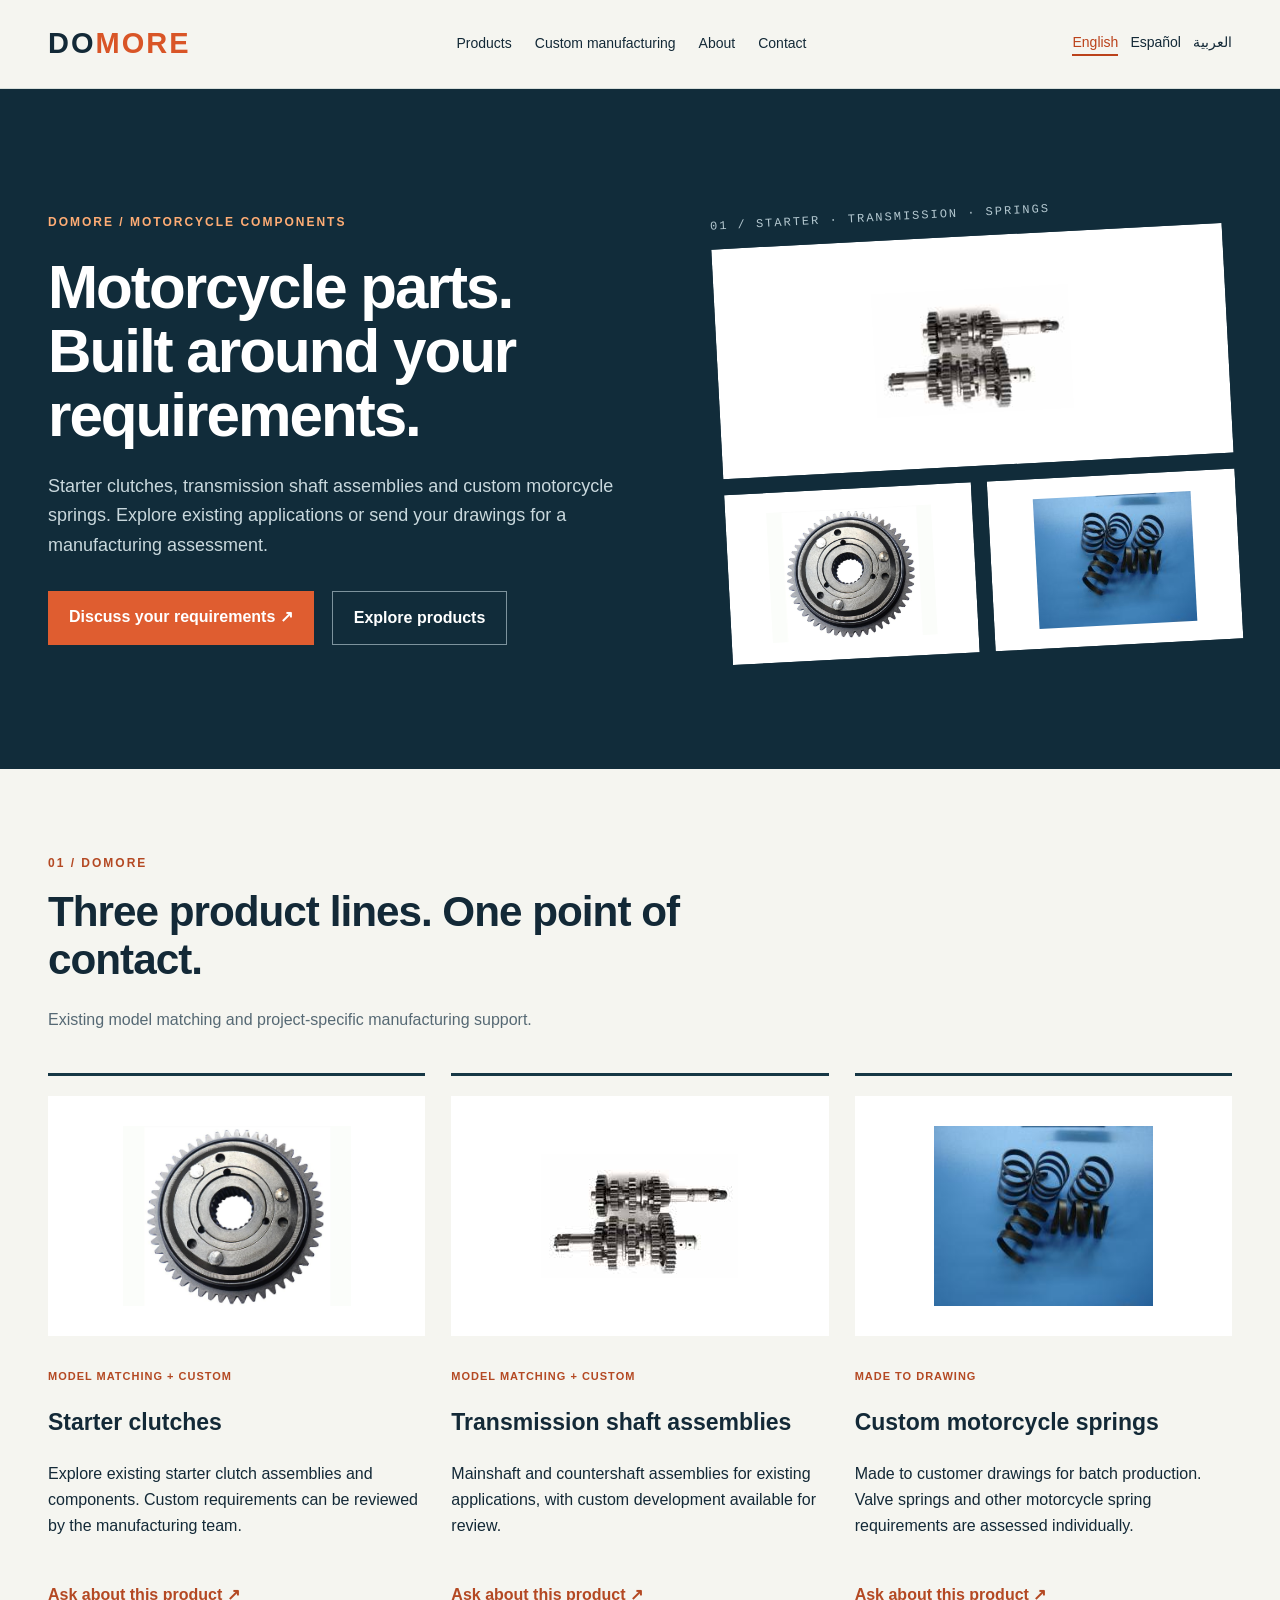
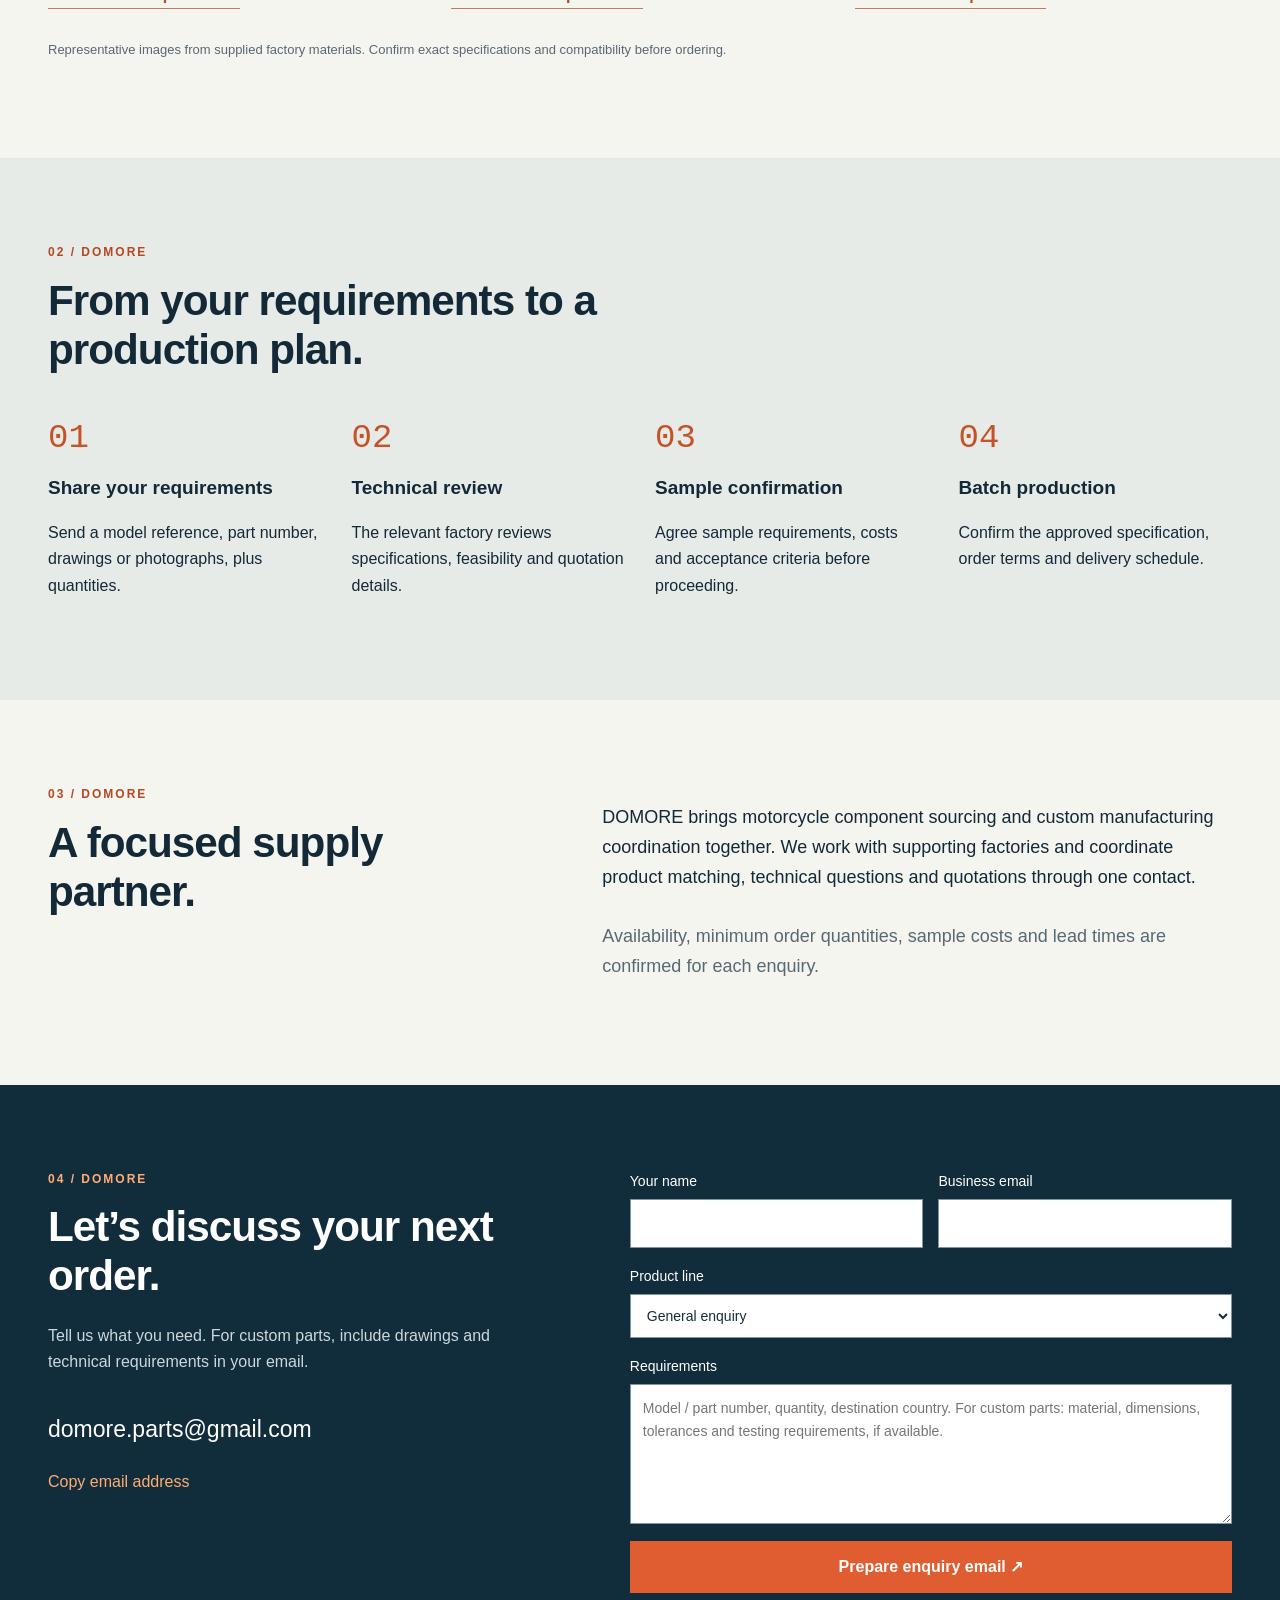
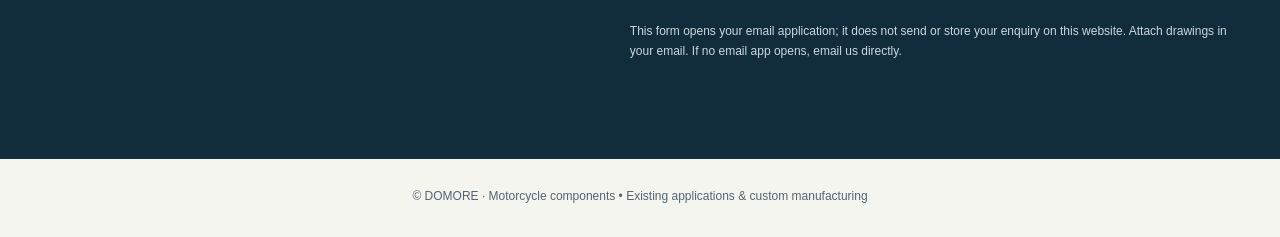
==== en/index.html @ 561e6e94 "Add files via upload Add DOMORE website" ====
<!doctype html><html lang="en" dir="ltr"><head><meta charset="utf-8"><meta name="viewport" content="width=device-width,initial-scale=1"><title>DOMORE | Motorcycle components • Existing applications & custom manufacturing</title><meta name="description" content="Starter clutches, transmission shaft assemblies and custom motorcycle springs. Explore existing applications or send your drawings for a manufacturing assessment."><link rel="stylesheet" href="../assets/style.css?v=3"><link rel="alternate" hreflang="en" href="https://domoreparts.com/en/"><link rel="alternate" hreflang="es" href="https://domoreparts.com/es/"><link rel="alternate" hreflang="ar" href="https://domoreparts.com/ar/"><link rel="canonical" href="https://domoreparts.com/en/"></head><body><header><div class="bar"><a class="logo" href="#" dir="ltr">DO<span>MORE</span></a><nav><a href="#products">Products</a><a href="#custom">Custom manufacturing</a><a href="#about">About</a><a href="#contact">Contact</a></nav><div class="langs"><a href="../en/" lang="en" aria-current="page">English</a><a href="../es/" lang="es" >Español</a><a href="../ar/" lang="ar" >العربية</a></div></div></header><main><section class="hero"><div><div class="eyebrow">DOMORE / MOTORCYCLE COMPONENTS</div><h1>Motorcycle parts.<br>Built around your requirements.</h1><p>Starter clutches, transmission shaft assemblies and custom motorcycle springs. Explore existing applications or send your drawings for a manufacturing assessment.</p><div class="actions"><a class="btn" href="#contact">Discuss your requirements ↗</a><a class="btn secondary" href="#products">Explore products</a></div></div><div class="hero-art"><div class="art-label">01 / STARTER · TRANSMISSION · SPRINGS</div><img src="../assets/shafts-clean.png?v=3" alt="Transmission shaft assemblies"><div class="pair"><img src="../assets/clutch-clean.jpg?v=3" alt="Starter clutches"><img src="../assets/spring-0.jpg" alt="Custom motorcycle springs"></div></div></section><section id="products"><div class="section-top"><div class="eyebrow" style="color:#b44923">01 / DOMORE</div><h2>Three product lines. One point of contact.</h2><p class="muted">Existing model matching and project-specific manufacturing support.</p></div><div class="cards"><article class="card"><img class="product-img" src="../assets/clutch-clean.jpg?v=3" alt="Starter clutches" loading="lazy"><div class="tag">MODEL MATCHING + CUSTOM</div><h3>Starter clutches</h3><p>Explore existing starter clutch assemblies and components. Custom requirements can be reviewed by the manufacturing team.</p><a class="textlink" href="#contact" data-product="Starter clutches">Ask about this product ↗</a></article><article class="card"><img class="product-img" src="../assets/shafts-clean.png?v=3" alt="Transmission shaft assemblies" loading="lazy"><div class="tag">MODEL MATCHING + CUSTOM</div><h3>Transmission shaft assemblies</h3><p>Mainshaft and countershaft assemblies for existing applications, with custom development available for review.</p><a class="textlink" href="#contact" data-product="Transmission shaft assemblies">Ask about this product ↗</a></article><article class="card"><img class="product-img" src="../assets/spring-0.jpg" alt="Custom motorcycle springs" loading="lazy"><div class="tag">MADE TO DRAWING</div><h3>Custom motorcycle springs</h3><p>Made to customer drawings for batch production. Valve springs and other motorcycle spring requirements are assessed individually.</p><a class="textlink" href="#contact" data-product="Custom motorcycle springs">Ask about this product ↗</a></article></div><p class="note">Representative images from supplied factory materials. Confirm exact specifications and compatibility before ordering.</p></section><section id="custom" class="process"><div class="section-top"><div class="eyebrow" style="color:#b44923">02 / DOMORE</div><h2>From your requirements to a production plan.</h2></div><div class="steps"><article><span class="num">01</span><h3>Share your requirements</h3><p>Send a model reference, part number, drawings or photographs, plus quantities.</p></article><article><span class="num">02</span><h3>Technical review</h3><p>The relevant factory reviews specifications, feasibility and quotation details.</p></article><article><span class="num">03</span><h3>Sample confirmation</h3><p>Agree sample requirements, costs and acceptance criteria before proceeding.</p></article><article><span class="num">04</span><h3>Batch production</h3><p>Confirm the approved specification, order terms and delivery schedule.</p></article></div></section><section id="about" class="about"><div><div class="eyebrow" style="color:#b44923">03 / DOMORE</div><h2>A focused supply partner.</h2></div><div><p>DOMORE brings motorcycle component sourcing and custom manufacturing coordination together. We work with supporting factories and coordinate product matching, technical questions and quotations through one contact.</p><p class="note">Availability, minimum order quantities, sample costs and lead times are confirmed for each enquiry.</p></div></section><section id="contact" class="contact"><div><div class="eyebrow">04 / DOMORE</div><h2>Let’s discuss your next order.</h2><p>Tell us what you need. For custom parts, include drawings and technical requirements in your email.</p><a class="email" href="mailto:domore.parts@gmail.com">domore.parts@gmail.com</a><button class="copy" data-done="Email address copied">Copy email address</button><p id="status" role="status"></p></div><form><div class="two"><label>Your name<input name="name" autocomplete="name" required maxlength="120"></label><label>Business email<input name="email" type="email" autocomplete="email" required></label></div><label>Product line<select name="product"><option>General enquiry</option><option>Starter clutches</option><option>Transmission shaft assemblies</option><option>Custom motorcycle springs</option></select></label><label>Requirements<textarea name="message" required maxlength="4000" placeholder="Model / part number, quantity, destination country. For custom parts: material, dimensions, tolerances and testing requirements, if available."></textarea></label><button class="btn" type="submit">Prepare enquiry email ↗</button><p class="formnote">This form opens your email application; it does not send or store your enquiry on this website. Attach drawings in your email. If no email app opens, email us directly.</p></form></section></main><footer>© DOMORE · Motorcycle components • Existing applications & custom manufacturing</footer><script src="../assets/app.js"></script></body></html>
---- assets/style.css ----
*{box-sizing:border-box}html{scroll-behavior:smooth;scroll-padding-top:100px}body{margin:0;color:#132937;background:#f5f5f0;font:16px/1.65 Arial,sans-serif}a{color:inherit;text-decoration:none}button,input,select,textarea{font:inherit}header{position:sticky;top:0;z-index:4;background:#f5f5f0f5;border-bottom:1px solid #d7dedb}.bar{max-width:1240px;margin:auto;display:flex;align-items:center;justify-content:space-between;padding:20px 28px;gap:24px}.logo{font-size:29px;font-weight:900;letter-spacing:2px}.logo span{color:#d95527}nav,.langs{display:flex;gap:23px;font-size:14px}.langs{gap:12px}.langs a[aria-current]{color:#bb421b;border-bottom:2px solid}main>section{padding:85px max(28px,calc((100vw - 1184px)/2))}.hero{background:#112c3a;color:white;display:grid;grid-template-columns:1.2fr 1fr;gap:60px;align-items:center;min-height:680px;overflow:hidden}.eyebrow{font-size:12px;letter-spacing:2px;color:#ffad75;font-weight:bold}h1{font-size:clamp(40px,4.7vw,68px);line-height:1.06;letter-spacing:-2px;margin:24px 0}h2{font-size:clamp(28px,3.3vw,43px);line-height:1.15;letter-spacing:-1px;margin:14px 0 22px}h3{line-height:1.3;font-size:23px}.hero p{color:#c9d8dd;max-width:590px;font-size:18px}.actions{display:flex;gap:18px;flex-wrap:wrap;margin-top:30px}.btn{display:inline-block;padding:13px 21px;background:#df5d30;color:white;border:0;cursor:pointer;font-weight:bold}.secondary{background:transparent;border:1px solid #7d939d}.hero-art{display:grid;gap:16px;transform:rotate(-3deg)}.hero-art img{width:100%;height:230px;object-fit:contain;background:white;padding:20px}.hero-art .pair{display:grid;grid-template-columns:1fr 1fr;gap:16px}.hero-art .pair img{height:170px}.art-label{font:12px monospace;color:#b5c9d1;letter-spacing:2px}.section-top{max-width:750px}.muted,.note{color:#566974}.cards{display:grid;grid-template-columns:repeat(3,1fr);gap:26px;margin-top:40px}.card{border-top:3px solid #163745}.product-img{width:100%;height:240px;object-fit:contain;background:white;padding:30px;margin-top:20px}.tag{font-size:11px;font-weight:bold;letter-spacing:1px;color:#b44923;margin-top:22px}.card p{min-height:105px}.textlink{font-weight:bold;color:#b44923;border-bottom:1px solid #c3795d;display:inline-block}.note{font-size:13px;margin-top:30px}.process{background:#e6ebe8}.steps{display:grid;grid-template-columns:repeat(4,1fr);gap:30px;margin-top:45px}.num{font:34px monospace;color:#c65228}.steps h3{font-size:19px}.about{display:grid;grid-template-columns:1fr 1.3fr;gap:70px}.about p{font-size:18px}.contact{background:#112c3a;color:white;display:grid;grid-template-columns:1fr 1.2fr;gap:80px}.contact p{color:#ccd8de}.email{font-size:clamp(17px,2vw,23px);display:inline-block;margin:20px 0;direction:ltr}.copy{display:block;background:none;color:#ffad75;border:0;padding:0;cursor:pointer}form{display:grid;gap:17px}label{display:grid;gap:6px;font-size:14px}input,select,textarea{width:100%;padding:12px;border:1px solid #80939e;background:#fff;color:#142e3b;border-radius:0}textarea{min-height:140px;resize:vertical}.formnote{font-size:12px}.two{display:grid;grid-template-columns:1fr 1fr;gap:15px}footer{padding:28px;text-align:center;font-size:12px;color:#526670}a:focus-visible,button:focus-visible{outline:3px solid #f09853;outline-offset:5px}[dir=rtl] h1,[dir=rtl] h2{letter-spacing:0;line-height:1.4}[dir=rtl] .hero-art{transform:rotate(3deg)}@media(max-width:900px){nav{display:none}.hero,.about,.contact{grid-template-columns:1fr;gap:35px}.hero{padding-top:50px}.hero-art{max-width:550px}.cards{grid-template-columns:1fr}.card p{min-height:0}.steps{grid-template-columns:1fr 1fr}main>section{padding:55px 24px}.bar{padding:16px 20px}.langs{font-size:12px;gap:10px}.product-img{height:250px}}@media(prefers-reduced-motion:reduce){html{scroll-behavior:auto}}
/* Keep low-resolution originals at a restrained display size. */
img[src*="shafts-clean"]{object-fit:scale-down}img[src*="spring-0"]{object-fit:scale-down}
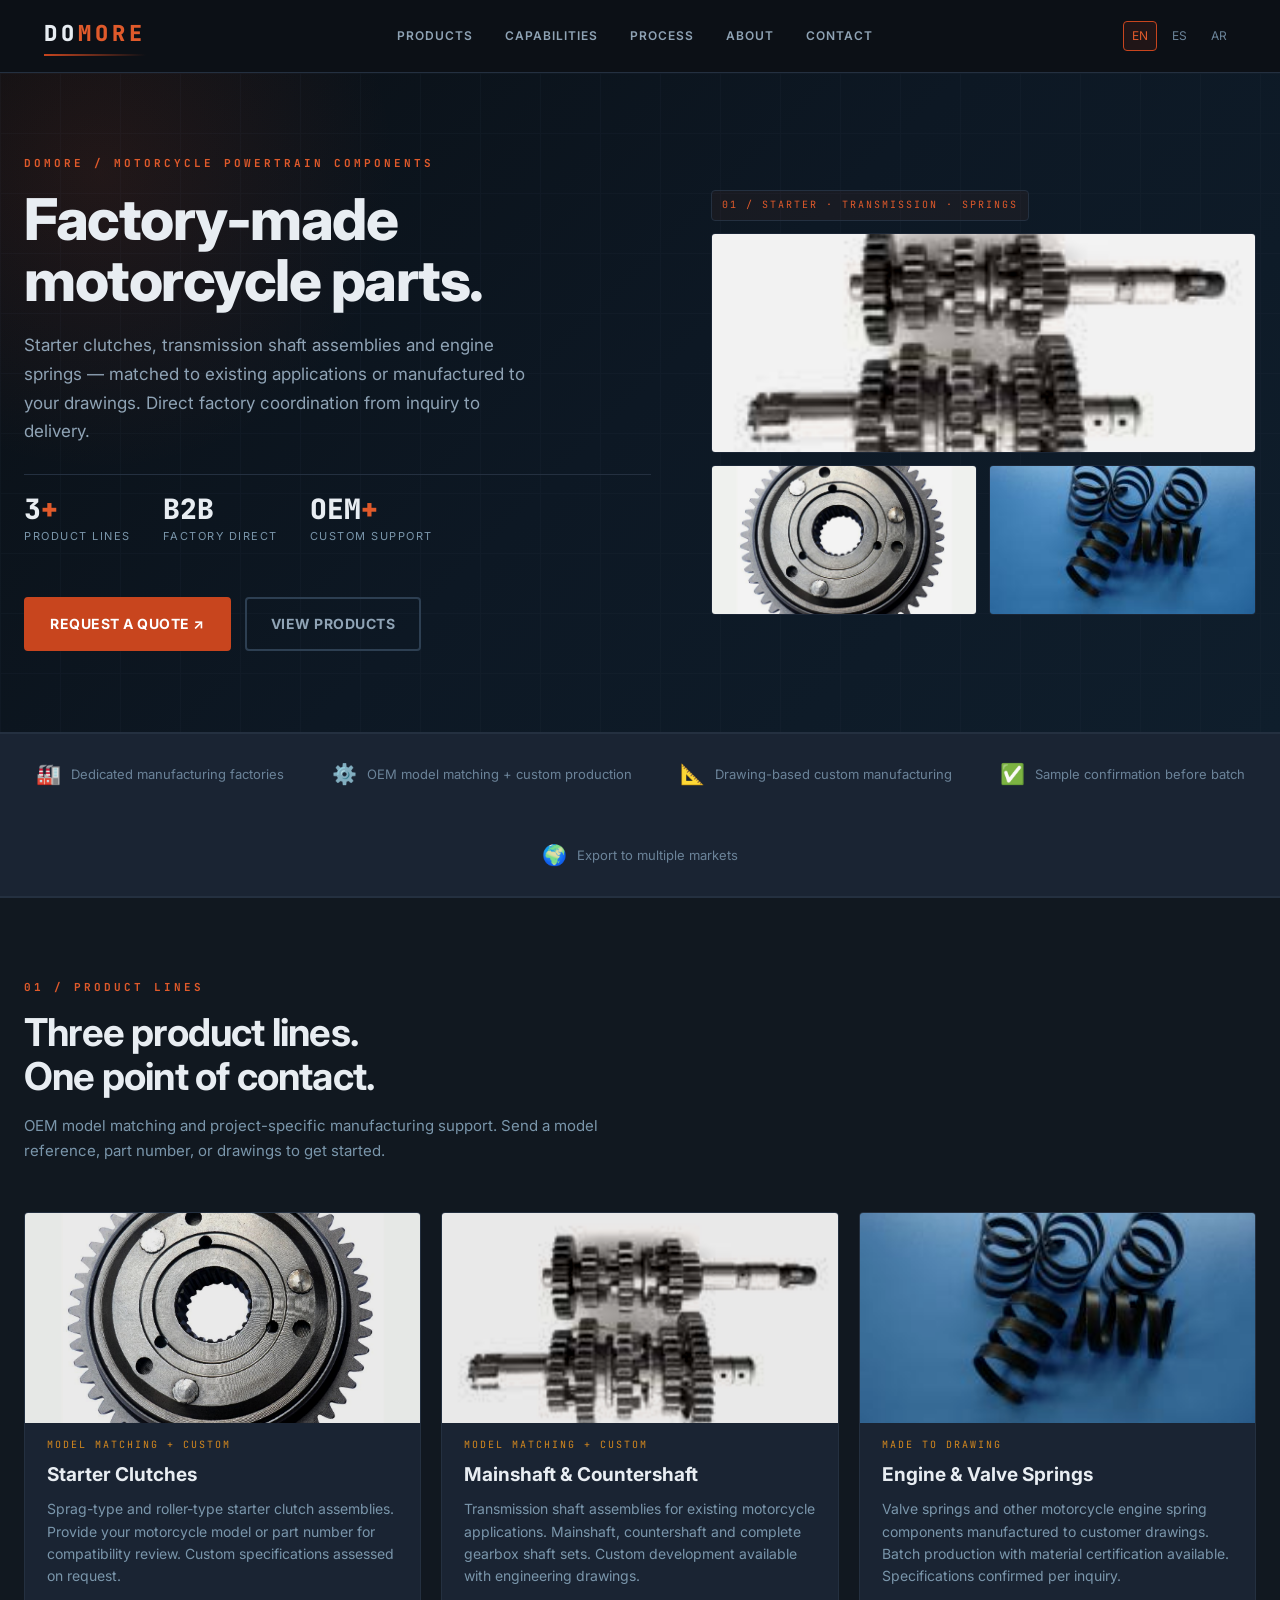
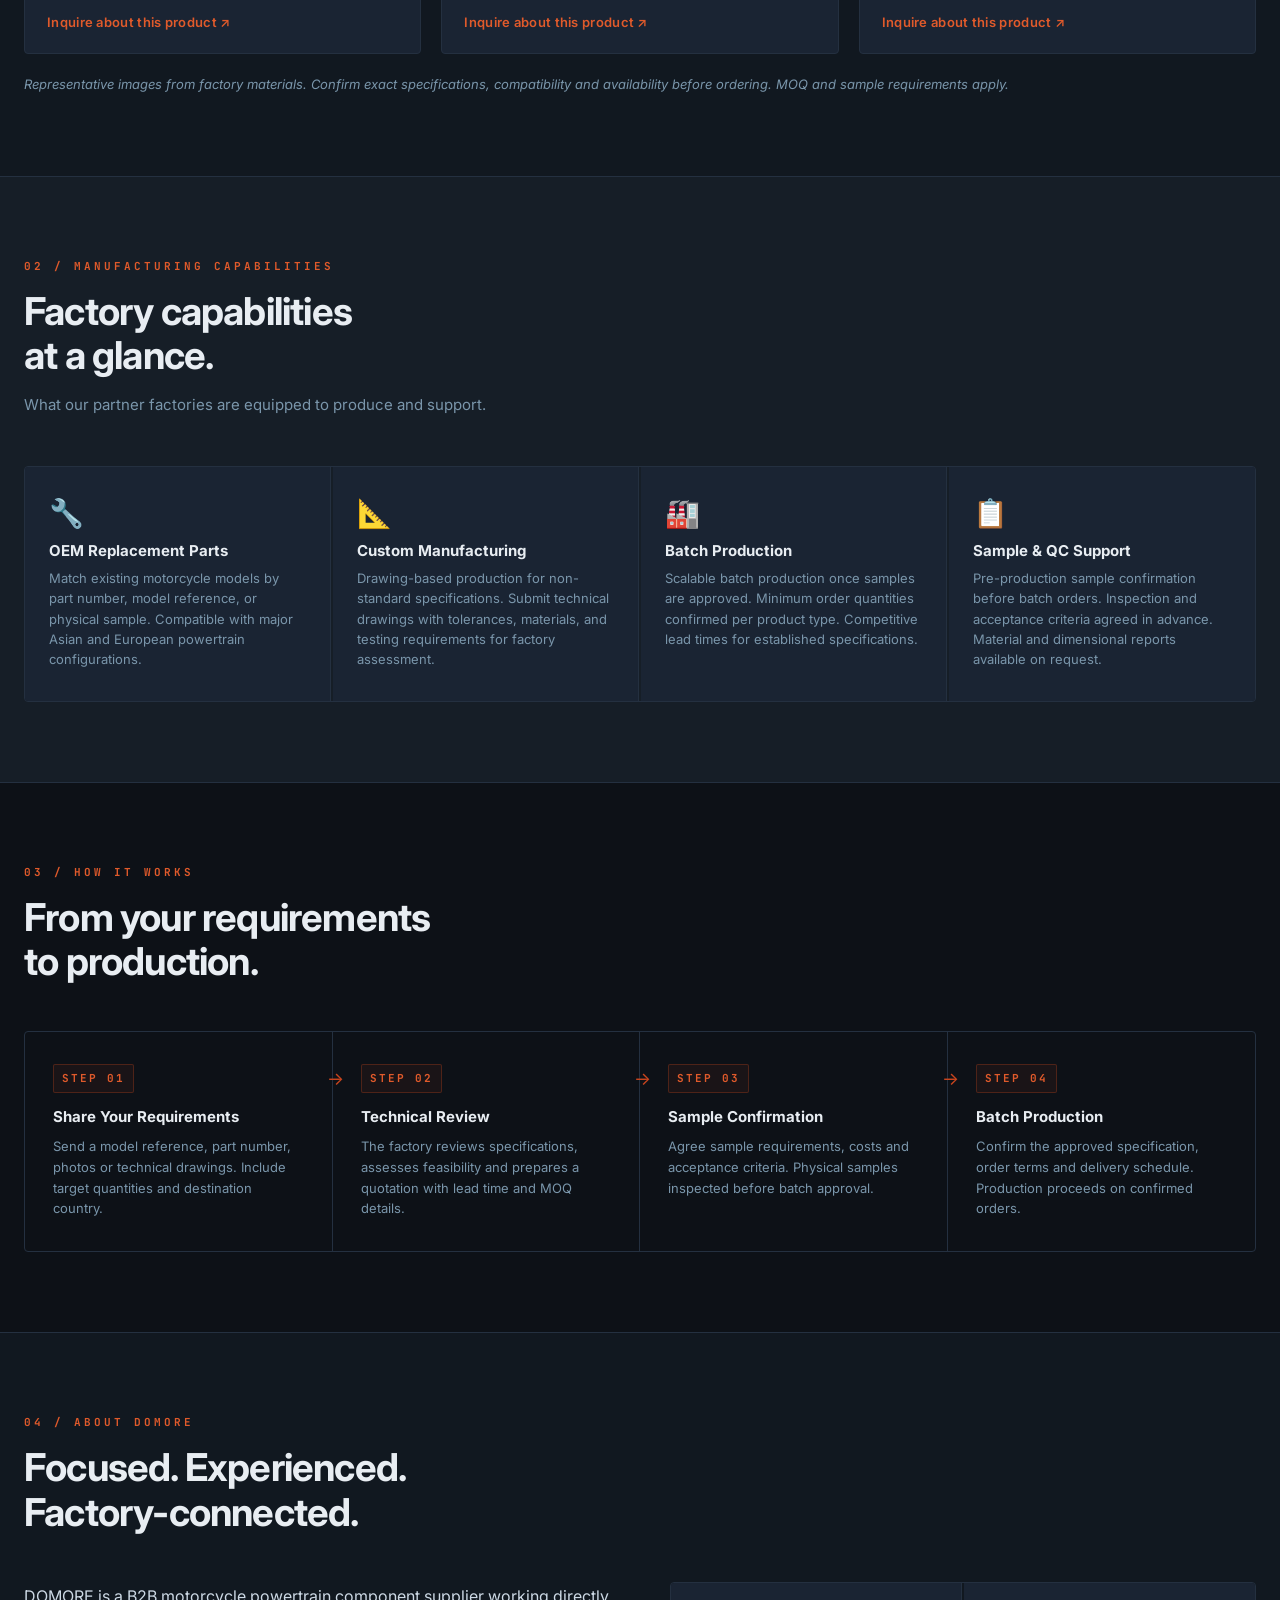
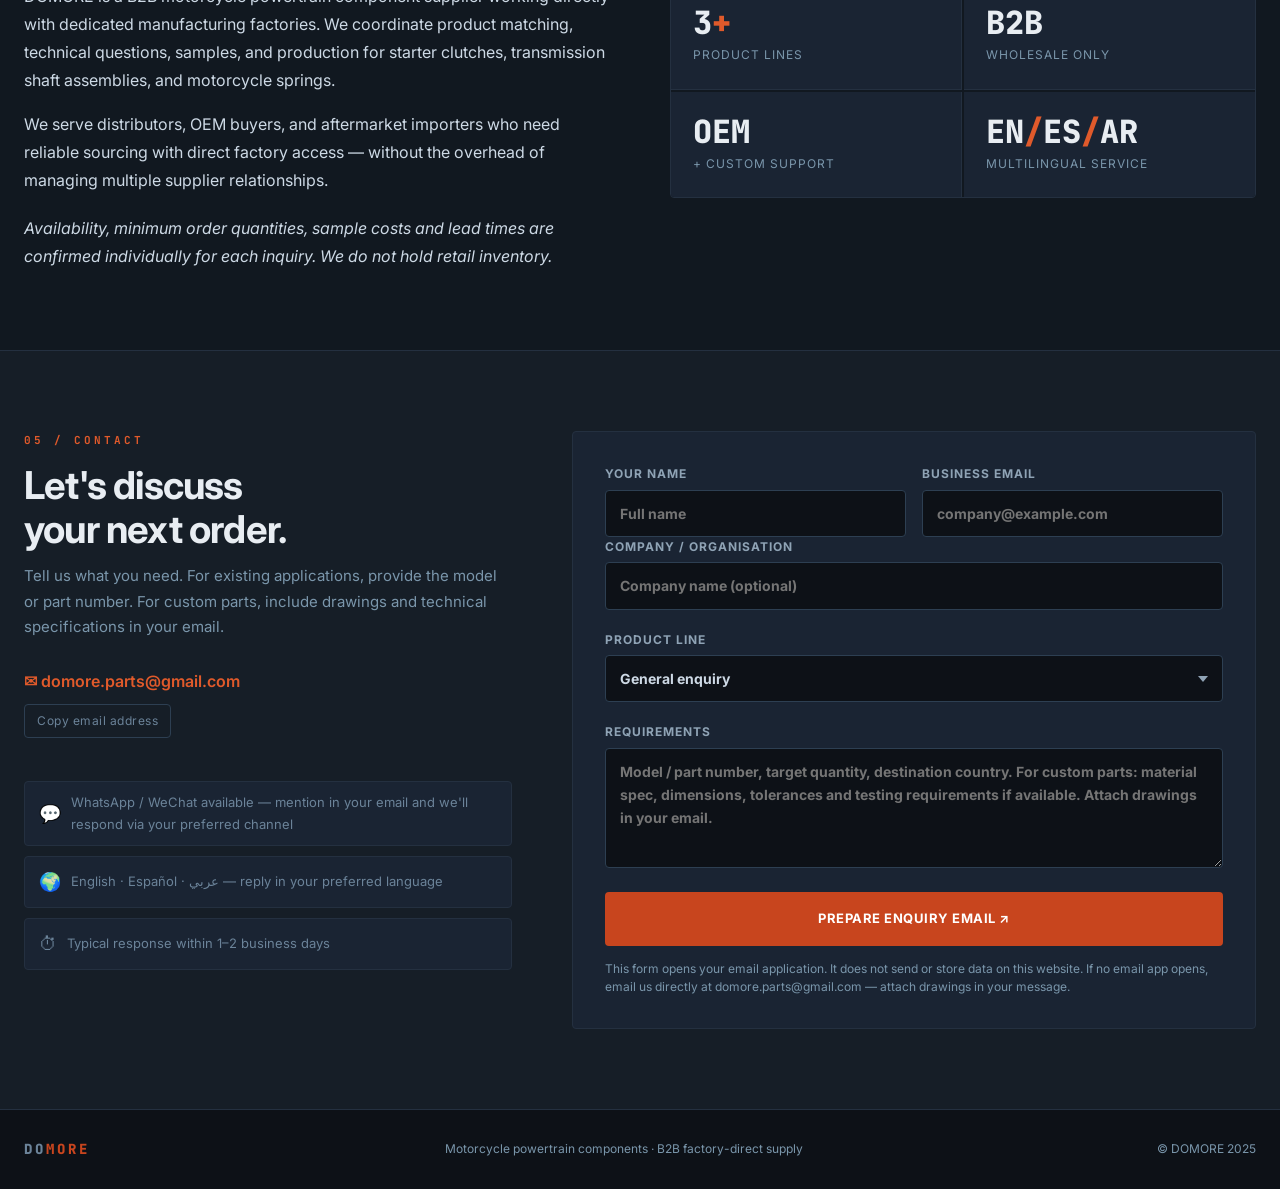
==== commit 6c4342b6: "Add files via upload new design" ====
--- a/en/index.html
+++ b/en/index.html
@@ -1 +1,331 @@
-<!doctype html><html lang="en" dir="ltr"><head><meta charset="utf-8"><meta name="viewport" content="width=device-width,initial-scale=1"><title>DOMORE | Motorcycle components • Existing applications & custom manufacturing</title><meta name="description" content="Starter clutches, transmission shaft assemblies and custom motorcycle springs. Explore existing applications or send your drawings for a manufacturing assessment."><link rel="stylesheet" href="../assets/style.css?v=3"><link rel="alternate" hreflang="en" href="https://domoreparts.com/en/"><link rel="alternate" hreflang="es" href="https://domoreparts.com/es/"><link rel="alternate" hreflang="ar" href="https://domoreparts.com/ar/"><link rel="canonical" href="https://domoreparts.com/en/"></head><body><header><div class="bar"><a class="logo" href="#" dir="ltr">DO<span>MORE</span></a><nav><a href="#products">Products</a><a href="#custom">Custom manufacturing</a><a href="#about">About</a><a href="#contact">Contact</a></nav><div class="langs"><a href="../en/" lang="en" aria-current="page">English</a><a href="../es/" lang="es" >Español</a><a href="../ar/" lang="ar" >العربية</a></div></div></header><main><section class="hero"><div><div class="eyebrow">DOMORE / MOTORCYCLE COMPONENTS</div><h1>Motorcycle parts.<br>Built around your requirements.</h1><p>Starter clutches, transmission shaft assemblies and custom motorcycle springs. Explore existing applications or send your drawings for a manufacturing assessment.</p><div class="actions"><a class="btn" href="#contact">Discuss your requirements ↗</a><a class="btn secondary" href="#products">Explore products</a></div></div><div class="hero-art"><div class="art-label">01 / STARTER · TRANSMISSION · SPRINGS</div><img src="../assets/shafts-clean.png?v=3" alt="Transmission shaft assemblies"><div class="pair"><img src="../assets/clutch-clean.jpg?v=3" alt="Starter clutches"><img src="../assets/spring-0.jpg" alt="Custom motorcycle springs"></div></div></section><section id="products"><div class="section-top"><div class="eyebrow" style="color:#b44923">01 / DOMORE</div><h2>Three product lines. One point of contact.</h2><p class="muted">Existing model matching and project-specific manufacturing support.</p></div><div class="cards"><article class="card"><img class="product-img" src="../assets/clutch-clean.jpg?v=3" alt="Starter clutches" loading="lazy"><div class="tag">MODEL MATCHING + CUSTOM</div><h3>Starter clutches</h3><p>Explore existing starter clutch assemblies and components. Custom requirements can be reviewed by the manufacturing team.</p><a class="textlink" href="#contact" data-product="Starter clutches">Ask about this product ↗</a></article><article class="card"><img class="product-img" src="../assets/shafts-clean.png?v=3" alt="Transmission shaft assemblies" loading="lazy"><div class="tag">MODEL MATCHING + CUSTOM</div><h3>Transmission shaft assemblies</h3><p>Mainshaft and countershaft assemblies for existing applications, with custom development available for review.</p><a class="textlink" href="#contact" data-product="Transmission shaft assemblies">Ask about this product ↗</a></article><article class="card"><img class="product-img" src="../assets/spring-0.jpg" alt="Custom motorcycle springs" loading="lazy"><div class="tag">MADE TO DRAWING</div><h3>Custom motorcycle springs</h3><p>Made to customer drawings for batch production. Valve springs and other motorcycle spring requirements are assessed individually.</p><a class="textlink" href="#contact" data-product="Custom motorcycle springs">Ask about this product ↗</a></article></div><p class="note">Representative images from supplied factory materials. Confirm exact specifications and compatibility before ordering.</p></section><section id="custom" class="process"><div class="section-top"><div class="eyebrow" style="color:#b44923">02 / DOMORE</div><h2>From your requirements to a production plan.</h2></div><div class="steps"><article><span class="num">01</span><h3>Share your requirements</h3><p>Send a model reference, part number, drawings or photographs, plus quantities.</p></article><article><span class="num">02</span><h3>Technical review</h3><p>The relevant factory reviews specifications, feasibility and quotation details.</p></article><article><span class="num">03</span><h3>Sample confirmation</h3><p>Agree sample requirements, costs and acceptance criteria before proceeding.</p></article><article><span class="num">04</span><h3>Batch production</h3><p>Confirm the approved specification, order terms and delivery schedule.</p></article></div></section><section id="about" class="about"><div><div class="eyebrow" style="color:#b44923">03 / DOMORE</div><h2>A focused supply partner.</h2></div><div><p>DOMORE brings motorcycle component sourcing and custom manufacturing coordination together. We work with supporting factories and coordinate product matching, technical questions and quotations through one contact.</p><p class="note">Availability, minimum order quantities, sample costs and lead times are confirmed for each enquiry.</p></div></section><section id="contact" class="contact"><div><div class="eyebrow">04 / DOMORE</div><h2>Let’s discuss your next order.</h2><p>Tell us what you need. For custom parts, include drawings and technical requirements in your email.</p><a class="email" href="mailto:domore.parts@gmail.com">domore.parts@gmail.com</a><button class="copy" data-done="Email address copied">Copy email address</button><p id="status" role="status"></p></div><form><div class="two"><label>Your name<input name="name" autocomplete="name" required maxlength="120"></label><label>Business email<input name="email" type="email" autocomplete="email" required></label></div><label>Product line<select name="product"><option>General enquiry</option><option>Starter clutches</option><option>Transmission shaft assemblies</option><option>Custom motorcycle springs</option></select></label><label>Requirements<textarea name="message" required maxlength="4000" placeholder="Model / part number, quantity, destination country. For custom parts: material, dimensions, tolerances and testing requirements, if available."></textarea></label><button class="btn" type="submit">Prepare enquiry email ↗</button><p class="formnote">This form opens your email application; it does not send or store your enquiry on this website. Attach drawings in your email. If no email app opens, email us directly.</p></form></section></main><footer>© DOMORE · Motorcycle components • Existing applications & custom manufacturing</footer><script src="../assets/app.js"></script></body></html>+<!doctype html>
+<html lang="en" dir="ltr">
+<head>
+<meta charset="utf-8">
+<meta name="viewport" content="width=device-width,initial-scale=1">
+<title>DOMORE | Motorcycle Powertrain Components — Starter Clutches, Transmission Shafts, Engine Springs</title>
+<meta name="description" content="Factory-direct motorcycle powertrain components: starter clutches, mainshaft & countershaft assemblies, engine valve springs. Existing applications and custom manufacturing. B2B inquiries welcome.">
+<link rel="stylesheet" href="../assets/style.css?v=4">
+<link rel="preconnect" href="https://fonts.googleapis.com">
+<link rel="preconnect" href="https://fonts.gstatic.com" crossorigin>
+<link href="https://fonts.googleapis.com/css2?family=Inter:wght@400;500;600;700;800&family=JetBrains+Mono:wght@700&display=swap" rel="stylesheet">
+<link rel="alternate" hreflang="en" href="https://domoreparts.com/en/">
+<link rel="alternate" hreflang="es" href="https://domoreparts.com/es/">
+<link rel="alternate" hreflang="ar" href="https://domoreparts.com/ar/">
+<link rel="canonical" href="https://domoreparts.com/en/">
+</head>
+<body>
+
+<!-- ═══ HEADER ═══════════════════════════════════════════════════════════ -->
+<header>
+  <div class="bar">
+    <a class="logo" href="#" dir="ltr">DO<span>MORE</span></a>
+
+    <button class="nav-toggle" id="navToggle" aria-label="Toggle navigation" aria-expanded="false">
+      ☰
+    </button>
+
+    <nav id="mainNav">
+      <a href="#products">Products</a>
+      <a href="#capabilities">Capabilities</a>
+      <a href="#process">Process</a>
+      <a href="#about">About</a>
+      <a href="#contact">Contact</a>
+    </nav>
+
+    <div class="langs">
+      <a href="../en/" lang="en" aria-current="page">EN</a>
+      <a href="../es/" lang="es">ES</a>
+      <a href="../ar/" lang="ar">AR</a>
+    </div>
+  </div>
+</header>
+
+<!-- ═══ MAIN ══════════════════════════════════════════════════════════════ -->
+<main>
+
+  <!-- ── HERO ──────────────────────────────────────────────────────────── -->
+  <section class="hero">
+    <div>
+      <div class="eyebrow">DOMORE / Motorcycle Powertrain Components</div>
+      <h1>Factory-made<br>motorcycle parts.</h1>
+      <p>Starter clutches, transmission shaft assemblies and engine springs — matched to existing applications or manufactured to your drawings. Direct factory coordination from inquiry to delivery.</p>
+
+      <div class="hero-stats">
+        <div class="stat">
+          <div class="stat-num">3<span>+</span></div>
+          <div class="stat-label">Product Lines</div>
+        </div>
+        <div class="stat">
+          <div class="stat-num">B2B</div>
+          <div class="stat-label">Factory Direct</div>
+        </div>
+        <div class="stat">
+          <div class="stat-num">OEM<span>+</span></div>
+          <div class="stat-label">Custom Support</div>
+        </div>
+      </div>
+
+      <div class="actions">
+        <a class="btn" href="#contact">Request a Quote ↗</a>
+        <a class="btn secondary" href="#products">View Products</a>
+      </div>
+    </div>
+
+    <div class="hero-art">
+      <div class="art-label">01 / STARTER · TRANSMISSION · SPRINGS</div>
+      <img src="../assets/shafts-clean.png?v=3" alt="Motorcycle transmission mainshaft and countershaft assemblies">
+      <div class="pair">
+        <img src="../assets/clutch-clean.jpg?v=3" alt="Motorcycle starter clutch assembly">
+        <img src="../assets/spring-0.jpg" alt="Custom engine valve springs">
+      </div>
+    </div>
+  </section>
+
+  <!-- ── TRUST BAR ──────────────────────────────────────────────────────── -->
+  <section class="trust-bar">
+    <div class="trust-items">
+      <div class="trust-item">
+        <span class="trust-icon">🏭</span>
+        <span>Dedicated manufacturing factories</span>
+      </div>
+      <div class="trust-item">
+        <span class="trust-icon">⚙️</span>
+        <span>OEM model matching + custom production</span>
+      </div>
+      <div class="trust-item">
+        <span class="trust-icon">📐</span>
+        <span>Drawing-based custom manufacturing</span>
+      </div>
+      <div class="trust-item">
+        <span class="trust-icon">✅</span>
+        <span>Sample confirmation before batch</span>
+      </div>
+      <div class="trust-item">
+        <span class="trust-icon">🌍</span>
+        <span>Export to multiple markets</span>
+      </div>
+    </div>
+  </section>
+
+  <!-- ── PRODUCTS ───────────────────────────────────────────────────────── -->
+  <section id="products">
+    <div class="section-top">
+      <div class="eyebrow">01 / Product Lines</div>
+      <h2>Three product lines.<br>One point of contact.</h2>
+      <p class="muted">OEM model matching and project-specific manufacturing support. Send a model reference, part number, or drawings to get started.</p>
+    </div>
+
+    <div class="cards">
+
+      <!-- Starter Clutches -->
+      <article class="card">
+        <img class="product-img" src="../assets/clutch-clean.jpg?v=3" alt="Starter clutch assembly for motorcycles" loading="lazy">
+        <div class="tag">Model Matching + Custom</div>
+        <h3>Starter Clutches</h3>
+        <p>Sprag-type and roller-type starter clutch assemblies. Provide your motorcycle model or part number for compatibility review. Custom specifications assessed on request.</p>
+        <a class="textlink" href="#contact" data-product="Starter clutches">Inquire about this product ↗</a>
+      </article>
+
+      <!-- Transmission Shafts -->
+      <article class="card">
+        <img class="product-img" src="../assets/shafts-clean.png?v=3" alt="Motorcycle transmission mainshaft and countershaft assemblies" loading="lazy">
+        <div class="tag">Model Matching + Custom</div>
+        <h3>Mainshaft &amp; Countershaft</h3>
+        <p>Transmission shaft assemblies for existing motorcycle applications. Mainshaft, countershaft and complete gearbox shaft sets. Custom development available with engineering drawings.</p>
+        <a class="textlink" href="#contact" data-product="Transmission shaft assemblies">Inquire about this product ↗</a>
+      </article>
+
+      <!-- Springs -->
+      <article class="card">
+        <img class="product-img" src="../assets/spring-0.jpg" alt="Custom motorcycle engine valve springs" loading="lazy">
+        <div class="tag">Made to Drawing</div>
+        <h3>Engine &amp; Valve Springs</h3>
+        <p>Valve springs and other motorcycle engine spring components manufactured to customer drawings. Batch production with material certification available. Specifications confirmed per inquiry.</p>
+        <a class="textlink" href="#contact" data-product="Custom motorcycle springs">Inquire about this product ↗</a>
+      </article>
+
+    </div>
+    <p class="note">Representative images from factory materials. Confirm exact specifications, compatibility and availability before ordering. MOQ and sample requirements apply.</p>
+  </section>
+
+  <!-- ── CAPABILITIES ───────────────────────────────────────────────────── -->
+  <section id="capabilities" class="capabilities">
+    <div class="section-top">
+      <div class="eyebrow">02 / Manufacturing Capabilities</div>
+      <h2>Factory capabilities<br>at a glance.</h2>
+      <p class="muted">What our partner factories are equipped to produce and support.</p>
+    </div>
+
+    <div class="cap-grid">
+      <div class="cap-item">
+        <div class="cap-icon">🔧</div>
+        <h3>OEM Replacement Parts</h3>
+        <p>Match existing motorcycle models by part number, model reference, or physical sample. Compatible with major Asian and European powertrain configurations.</p>
+      </div>
+      <div class="cap-item">
+        <div class="cap-icon">📐</div>
+        <h3>Custom Manufacturing</h3>
+        <p>Drawing-based production for non-standard specifications. Submit technical drawings with tolerances, materials, and testing requirements for factory assessment.</p>
+      </div>
+      <div class="cap-item">
+        <div class="cap-icon">🏭</div>
+        <h3>Batch Production</h3>
+        <p>Scalable batch production once samples are approved. Minimum order quantities confirmed per product type. Competitive lead times for established specifications.</p>
+      </div>
+      <div class="cap-item">
+        <div class="cap-icon">📋</div>
+        <h3>Sample &amp; QC Support</h3>
+        <p>Pre-production sample confirmation before batch orders. Inspection and acceptance criteria agreed in advance. Material and dimensional reports available on request.</p>
+      </div>
+    </div>
+  </section>
+
+  <!-- ── PROCESS ────────────────────────────────────────────────────────── -->
+  <section id="process" class="process">
+    <div class="section-top">
+      <div class="eyebrow">03 / How It Works</div>
+      <h2>From your requirements<br>to production.</h2>
+    </div>
+
+    <div class="steps">
+      <article>
+        <span class="num">STEP 01</span>
+        <h3>Share Your Requirements</h3>
+        <p>Send a model reference, part number, photos or technical drawings. Include target quantities and destination country.</p>
+      </article>
+      <article>
+        <span class="num">STEP 02</span>
+        <h3>Technical Review</h3>
+        <p>The factory reviews specifications, assesses feasibility and prepares a quotation with lead time and MOQ details.</p>
+      </article>
+      <article>
+        <span class="num">STEP 03</span>
+        <h3>Sample Confirmation</h3>
+        <p>Agree sample requirements, costs and acceptance criteria. Physical samples inspected before batch approval.</p>
+      </article>
+      <article>
+        <span class="num">STEP 04</span>
+        <h3>Batch Production</h3>
+        <p>Confirm the approved specification, order terms and delivery schedule. Production proceeds on confirmed orders.</p>
+      </article>
+    </div>
+  </section>
+
+  <!-- ── ABOUT ──────────────────────────────────────────────────────────── -->
+  <section id="about" class="about">
+    <div class="section-top">
+      <div class="eyebrow">04 / About DOMORE</div>
+      <h2>Focused. Experienced.<br>Factory-connected.</h2>
+    </div>
+
+    <div class="about-grid">
+      <div>
+        <p>DOMORE is a B2B motorcycle powertrain component supplier working directly with dedicated manufacturing factories. We coordinate product matching, technical questions, samples, and production for starter clutches, transmission shaft assemblies, and motorcycle springs.</p>
+        <p>We serve distributors, OEM buyers, and aftermarket importers who need reliable sourcing with direct factory access — without the overhead of managing multiple supplier relationships.</p>
+        <p class="note">Availability, minimum order quantities, sample costs and lead times are confirmed individually for each inquiry. We do not hold retail inventory.</p>
+      </div>
+
+      <div class="about-facts">
+        <div class="fact">
+          <div class="fact-num">3<em>+</em></div>
+          <div class="fact-label">Product Lines</div>
+        </div>
+        <div class="fact">
+          <div class="fact-num">B2B</div>
+          <div class="fact-label">Wholesale Only</div>
+        </div>
+        <div class="fact">
+          <div class="fact-num">OEM</div>
+          <div class="fact-label">+ Custom Support</div>
+        </div>
+        <div class="fact">
+          <div class="fact-num">EN<em>/</em>ES<em>/</em>AR</div>
+          <div class="fact-label">Multilingual Service</div>
+        </div>
+      </div>
+    </div>
+  </section>
+
+  <!-- ── CONTACT ────────────────────────────────────────────────────────── -->
+  <section id="contact" class="contact">
+    <div class="contact-wrap">
+
+      <div class="contact-info">
+        <div class="eyebrow">05 / Contact</div>
+        <h2>Let's discuss<br>your next order.</h2>
+        <p>Tell us what you need. For existing applications, provide the model or part number. For custom parts, include drawings and technical specifications in your email.</p>
+
+        <div class="email-block">
+          <a class="email" href="mailto:domore.parts@gmail.com">
+            ✉ domore.parts@gmail.com
+          </a>
+          <button class="copy" data-done="Email address copied ✓">
+            Copy email address
+          </button>
+          <p id="status" role="status"></p>
+        </div>
+
+        <div class="contact-alts">
+          <div class="contact-alt-item">
+            <span class="contact-alt-icon">💬</span>
+            <span>WhatsApp / WeChat available — mention in your email and we'll respond via your preferred channel</span>
+          </div>
+          <div class="contact-alt-item">
+            <span class="contact-alt-icon">🌍</span>
+            <span>English · Español · عربي — reply in your preferred language</span>
+          </div>
+          <div class="contact-alt-item">
+            <span class="contact-alt-icon">⏱</span>
+            <span>Typical response within 1–2 business days</span>
+          </div>
+        </div>
+      </div>
+
+      <form>
+        <div class="two">
+          <label>Your name
+            <input name="name" autocomplete="name" required maxlength="120" placeholder="Full name">
+          </label>
+          <label>Business email
+            <input name="email" type="email" autocomplete="email" required placeholder="company@example.com">
+          </label>
+        </div>
+
+        <label>Company / Organisation
+          <input name="company" autocomplete="organization" maxlength="120" placeholder="Company name (optional)">
+        </label>
+
+        <label>Product line
+          <select name="product">
+            <option>General enquiry</option>
+            <option>Starter clutches</option>
+            <option>Transmission shaft assemblies</option>
+            <option>Custom motorcycle springs</option>
+          </select>
+        </label>
+
+        <label>Requirements
+          <textarea name="message" required maxlength="4000" placeholder="Model / part number, target quantity, destination country. For custom parts: material spec, dimensions, tolerances and testing requirements if available. Attach drawings in your email."></textarea>
+        </label>
+
+        <button class="btn" type="submit">Prepare Enquiry Email ↗</button>
+        <p class="formnote">This form opens your email application. It does not send or store data on this website. If no email app opens, email us directly at domore.parts@gmail.com — attach drawings in your message.</p>
+      </form>
+
+    </div>
+  </section>
+
+</main>
+
+<!-- ═══ FOOTER ════════════════════════════════════════════════════════════ -->
+<footer>
+  <div class="footer-logo">DO<span>MORE</span></div>
+  <p>Motorcycle powertrain components · B2B factory-direct supply</p>
+  <p>© DOMORE 2025</p>
+</footer>
+
+<!-- ═══ SCRIPTS ═══════════════════════════════════════════════════════════ -->
+<script src="../assets/app.js?v=4"></script>
+</body>
+</html>
--- a/assets/style.css
+++ b/assets/style.css
@@ -1,3 +1,912 @@
-*{box-sizing:border-box}html{scroll-behavior:smooth;scroll-padding-top:100px}body{margin:0;color:#132937;background:#f5f5f0;font:16px/1.65 Arial,sans-serif}a{color:inherit;text-decoration:none}button,input,select,textarea{font:inherit}header{position:sticky;top:0;z-index:4;background:#f5f5f0f5;border-bottom:1px solid #d7dedb}.bar{max-width:1240px;margin:auto;display:flex;align-items:center;justify-content:space-between;padding:20px 28px;gap:24px}.logo{font-size:29px;font-weight:900;letter-spacing:2px}.logo span{color:#d95527}nav,.langs{display:flex;gap:23px;font-size:14px}.langs{gap:12px}.langs a[aria-current]{color:#bb421b;border-bottom:2px solid}main>section{padding:85px max(28px,calc((100vw - 1184px)/2))}.hero{background:#112c3a;color:white;display:grid;grid-template-columns:1.2fr 1fr;gap:60px;align-items:center;min-height:680px;overflow:hidden}.eyebrow{font-size:12px;letter-spacing:2px;color:#ffad75;font-weight:bold}h1{font-size:clamp(40px,4.7vw,68px);line-height:1.06;letter-spacing:-2px;margin:24px 0}h2{font-size:clamp(28px,3.3vw,43px);line-height:1.15;letter-spacing:-1px;margin:14px 0 22px}h3{line-height:1.3;font-size:23px}.hero p{color:#c9d8dd;max-width:590px;font-size:18px}.actions{display:flex;gap:18px;flex-wrap:wrap;margin-top:30px}.btn{display:inline-block;padding:13px 21px;background:#df5d30;color:white;border:0;cursor:pointer;font-weight:bold}.secondary{background:transparent;border:1px solid #7d939d}.hero-art{display:grid;gap:16px;transform:rotate(-3deg)}.hero-art img{width:100%;height:230px;object-fit:contain;background:white;padding:20px}.hero-art .pair{display:grid;grid-template-columns:1fr 1fr;gap:16px}.hero-art .pair img{height:170px}.art-label{font:12px monospace;color:#b5c9d1;letter-spacing:2px}.section-top{max-width:750px}.muted,.note{color:#566974}.cards{display:grid;grid-template-columns:repeat(3,1fr);gap:26px;margin-top:40px}.card{border-top:3px solid #163745}.product-img{width:100%;height:240px;object-fit:contain;background:white;padding:30px;margin-top:20px}.tag{font-size:11px;font-weight:bold;letter-spacing:1px;color:#b44923;margin-top:22px}.card p{min-height:105px}.textlink{font-weight:bold;color:#b44923;border-bottom:1px solid #c3795d;display:inline-block}.note{font-size:13px;margin-top:30px}.process{background:#e6ebe8}.steps{display:grid;grid-template-columns:repeat(4,1fr);gap:30px;margin-top:45px}.num{font:34px monospace;color:#c65228}.steps h3{font-size:19px}.about{display:grid;grid-template-columns:1fr 1.3fr;gap:70px}.about p{font-size:18px}.contact{background:#112c3a;color:white;display:grid;grid-template-columns:1fr 1.2fr;gap:80px}.contact p{color:#ccd8de}.email{font-size:clamp(17px,2vw,23px);display:inline-block;margin:20px 0;direction:ltr}.copy{display:block;background:none;color:#ffad75;border:0;padding:0;cursor:pointer}form{display:grid;gap:17px}label{display:grid;gap:6px;font-size:14px}input,select,textarea{width:100%;padding:12px;border:1px solid #80939e;background:#fff;color:#142e3b;border-radius:0}textarea{min-height:140px;resize:vertical}.formnote{font-size:12px}.two{display:grid;grid-template-columns:1fr 1fr;gap:15px}footer{padding:28px;text-align:center;font-size:12px;color:#526670}a:focus-visible,button:focus-visible{outline:3px solid #f09853;outline-offset:5px}[dir=rtl] h1,[dir=rtl] h2{letter-spacing:0;line-height:1.4}[dir=rtl] .hero-art{transform:rotate(3deg)}@media(max-width:900px){nav{display:none}.hero,.about,.contact{grid-template-columns:1fr;gap:35px}.hero{padding-top:50px}.hero-art{max-width:550px}.cards{grid-template-columns:1fr}.card p{min-height:0}.steps{grid-template-columns:1fr 1fr}main>section{padding:55px 24px}.bar{padding:16px 20px}.langs{font-size:12px;gap:10px}.product-img{height:250px}}@media(prefers-reduced-motion:reduce){html{scroll-behavior:auto}}
-/* Keep low-resolution originals at a restrained display size. */
-img[src*="shafts-clean"]{object-fit:scale-down}img[src*="spring-0"]{object-fit:scale-down}
+/* =========================================================
+   DOMORE PARTS — Industrial B2B Stylesheet v4
+   Dark steel aesthetic · Professional manufacturer
+   ========================================================= */
+
+/* ── Reset & Base ───────────────────────────────────────── */
+*, *::before, *::after { box-sizing: border-box; margin: 0; padding: 0; }
+
+:root {
+  --bg:        #0d1117;
+  --bg2:       #111820;
+  --bg3:       #161e27;
+  --panel:     #1a2433;
+  --border:    #243040;
+  --border2:   #2d3f52;
+  --steel:     #8fa3b5;
+  --steel2:    #6b8399;
+  --text:      #cdd9e5;
+  --text-muted:#7a96ab;
+  --accent:    #c8451e;
+  --accent2:   #e05a2b;
+  --gold:      #d4881e;
+  --white:     #e8edf2;
+  --font:      'Inter', 'Arial', sans-serif;
+  --mono:      'JetBrains Mono', 'Courier New', monospace;
+  --radius:    4px;
+  --max:       1240px;
+  --pad:       max(24px, calc((100vw - var(--max)) / 2));
+}
+
+html {
+  scroll-behavior: smooth;
+  scroll-padding-top: 80px;
+  font-size: 16px;
+}
+
+body {
+  background: var(--bg);
+  color: var(--text);
+  font-family: var(--font);
+  line-height: 1.65;
+  -webkit-font-smoothing: antialiased;
+}
+
+a { color: inherit; text-decoration: none; }
+button, input, select, textarea { font: inherit; }
+img { display: block; max-width: 100%; }
+
+/* ── Typography ─────────────────────────────────────────── */
+h1 {
+  font-size: clamp(36px, 4.5vw, 62px);
+  line-height: 1.06;
+  letter-spacing: -1.5px;
+  font-weight: 800;
+  color: var(--white);
+}
+h2 {
+  font-size: clamp(26px, 3vw, 40px);
+  line-height: 1.15;
+  letter-spacing: -0.8px;
+  font-weight: 700;
+  color: var(--white);
+  margin-bottom: 16px;
+}
+h3 {
+  font-size: 18px;
+  font-weight: 700;
+  color: var(--white);
+  line-height: 1.3;
+}
+p { color: var(--text); }
+
+.eyebrow {
+  font-size: 11px;
+  letter-spacing: 3px;
+  font-weight: 700;
+  text-transform: uppercase;
+  color: var(--accent2);
+  font-family: var(--mono);
+  margin-bottom: 14px;
+}
+
+.muted { color: var(--text-muted); font-size: 15px; }
+.note  { color: var(--text-muted); font-size: 13px; font-style: italic; margin-top: 20px; }
+
+/* ── Header / Nav ───────────────────────────────────────── */
+header {
+  position: sticky;
+  top: 0;
+  z-index: 100;
+  background: rgba(13,17,23,0.97);
+  border-bottom: 1px solid var(--border);
+  backdrop-filter: blur(12px);
+}
+
+.bar {
+  max-width: var(--max);
+  margin: auto;
+  display: flex;
+  align-items: center;
+  justify-content: space-between;
+  padding: 0 var(--pad);
+  height: 72px;
+  gap: 24px;
+}
+
+.logo {
+  font-family: var(--mono);
+  font-size: 22px;
+  font-weight: 900;
+  letter-spacing: 4px;
+  color: var(--white);
+  text-transform: uppercase;
+  flex-shrink: 0;
+}
+.logo span { color: var(--accent2); }
+
+/* Small accent rule beneath logo */
+.logo::after {
+  content: '';
+  display: block;
+  width: 100%;
+  height: 2px;
+  background: linear-gradient(90deg, var(--accent) 0%, transparent 100%);
+  margin-top: 2px;
+}
+
+nav {
+  display: flex;
+  gap: 8px;
+  font-size: 13px;
+  font-weight: 600;
+  letter-spacing: 0.5px;
+}
+
+nav a {
+  padding: 6px 12px;
+  color: var(--steel);
+  border-radius: var(--radius);
+  transition: color .2s, background .2s;
+  text-transform: uppercase;
+  font-size: 12px;
+  letter-spacing: 1px;
+}
+nav a:hover { color: var(--white); background: var(--panel); }
+
+.langs {
+  display: flex;
+  gap: 6px;
+  font-size: 12px;
+  flex-shrink: 0;
+}
+.langs a {
+  padding: 4px 8px;
+  color: var(--steel2);
+  border: 1px solid transparent;
+  border-radius: var(--radius);
+  transition: all .2s;
+}
+.langs a:hover { color: var(--white); border-color: var(--border2); }
+.langs a[aria-current] {
+  color: var(--accent2);
+  border-color: var(--accent);
+  background: rgba(200,69,30,0.1);
+}
+
+/* ── Buttons ────────────────────────────────────────────── */
+.btn {
+  display: inline-flex;
+  align-items: center;
+  gap: 8px;
+  padding: 13px 24px;
+  font-size: 14px;
+  font-weight: 700;
+  letter-spacing: 0.5px;
+  border-radius: var(--radius);
+  cursor: pointer;
+  border: 2px solid transparent;
+  transition: all .2s;
+  text-transform: uppercase;
+}
+
+.btn:not(.secondary) {
+  background: var(--accent);
+  color: #fff;
+  border-color: var(--accent);
+}
+.btn:not(.secondary):hover {
+  background: var(--accent2);
+  border-color: var(--accent2);
+  transform: translateY(-1px);
+  box-shadow: 0 6px 20px rgba(200,69,30,0.4);
+}
+
+.btn.secondary {
+  background: transparent;
+  color: var(--steel);
+  border-color: var(--border2);
+}
+.btn.secondary:hover {
+  color: var(--white);
+  border-color: var(--steel2);
+  background: var(--panel);
+}
+
+.textlink {
+  font-size: 13px;
+  font-weight: 600;
+  color: var(--accent2);
+  letter-spacing: 0.3px;
+  transition: color .2s;
+  display: inline-flex;
+  align-items: center;
+  gap: 4px;
+}
+.textlink:hover { color: var(--gold); }
+
+/* ── Section Wrapper ────────────────────────────────────── */
+main > section {
+  padding: 80px var(--pad);
+}
+
+/* ── HERO ───────────────────────────────────────────────── */
+.hero {
+  background:
+    linear-gradient(135deg, #0a0f14 0%, #0d1824 50%, #0f1e2c 100%);
+  border-bottom: 1px solid var(--border);
+  display: grid;
+  grid-template-columns: 1.15fr 1fr;
+  gap: 60px;
+  align-items: center;
+  min-height: 660px;
+  position: relative;
+  overflow: hidden;
+}
+
+/* Grid texture overlay */
+.hero::before {
+  content: '';
+  position: absolute;
+  inset: 0;
+  background-image:
+    linear-gradient(var(--border) 1px, transparent 1px),
+    linear-gradient(90deg, var(--border) 1px, transparent 1px);
+  background-size: 60px 60px;
+  opacity: 0.18;
+  pointer-events: none;
+}
+
+/* Accent glow */
+.hero::after {
+  content: '';
+  position: absolute;
+  left: -200px;
+  top: -200px;
+  width: 600px;
+  height: 600px;
+  background: radial-gradient(circle, rgba(200,69,30,0.12) 0%, transparent 70%);
+  pointer-events: none;
+}
+
+.hero > div { position: relative; z-index: 1; }
+.hero h1 { margin: 16px 0 20px; }
+.hero .eyebrow { color: var(--accent2); }
+
+.hero p {
+  color: var(--steel);
+  max-width: 520px;
+  font-size: 17px;
+  line-height: 1.7;
+}
+
+/* Stat bar */
+.hero-stats {
+  display: flex;
+  gap: 32px;
+  margin: 28px 0 0;
+  padding: 20px 0;
+  border-top: 1px solid var(--border);
+  flex-wrap: wrap;
+}
+.hero-stats .stat {}
+.hero-stats .stat-num {
+  font-size: 28px;
+  font-weight: 800;
+  color: var(--white);
+  line-height: 1;
+  font-family: var(--mono);
+}
+.hero-stats .stat-num span { color: var(--accent2); }
+.hero-stats .stat-label {
+  font-size: 11px;
+  color: var(--text-muted);
+  letter-spacing: 1.5px;
+  text-transform: uppercase;
+  margin-top: 4px;
+}
+
+.actions {
+  display: flex;
+  gap: 14px;
+  flex-wrap: wrap;
+  margin-top: 32px;
+}
+
+/* Hero visual */
+.hero-art {
+  display: grid;
+  gap: 12px;
+  position: relative;
+  z-index: 1;
+}
+
+.art-label {
+  font-family: var(--mono);
+  font-size: 10px;
+  letter-spacing: 2px;
+  color: var(--accent2);
+  text-transform: uppercase;
+  padding: 6px 10px;
+  border: 1px solid var(--border);
+  border-radius: var(--radius);
+  background: rgba(200,69,30,0.06);
+  width: fit-content;
+}
+
+.hero-art img {
+  width: 100%;
+  height: 220px;
+  object-fit: cover;
+  border-radius: var(--radius);
+  border: 1px solid var(--border);
+  filter: brightness(0.92) contrast(1.08);
+  transition: filter .3s;
+}
+.hero-art img:hover { filter: brightness(1) contrast(1.1); }
+
+.pair {
+  display: grid;
+  grid-template-columns: 1fr 1fr;
+  gap: 12px;
+}
+.pair img { height: 150px; }
+
+/* ── Product Section ────────────────────────────────────── */
+#products {
+  background: var(--bg2);
+  border-top: 1px solid var(--border);
+  border-bottom: 1px solid var(--border);
+}
+
+.section-top {
+  max-width: 640px;
+  margin-bottom: 48px;
+}
+
+.cards {
+  display: grid;
+  grid-template-columns: repeat(3, 1fr);
+  gap: 20px;
+}
+
+.card {
+  background: var(--panel);
+  border: 1px solid var(--border);
+  border-radius: var(--radius);
+  overflow: hidden;
+  transition: border-color .25s, transform .25s, box-shadow .25s;
+  position: relative;
+}
+.card:hover {
+  border-color: var(--accent);
+  transform: translateY(-3px);
+  box-shadow: 0 12px 40px rgba(0,0,0,0.4), 0 0 0 1px rgba(200,69,30,0.2);
+}
+
+.card::before {
+  content: '';
+  position: absolute;
+  top: 0;
+  left: 0;
+  right: 0;
+  height: 2px;
+  background: linear-gradient(90deg, var(--accent) 0%, var(--gold) 100%);
+  opacity: 0;
+  transition: opacity .25s;
+}
+.card:hover::before { opacity: 1; }
+
+.product-img {
+  width: 100%;
+  height: 210px;
+  object-fit: cover;
+  filter: brightness(0.88) contrast(1.1) saturate(0.85);
+  transition: filter .3s;
+}
+.card:hover .product-img { filter: brightness(0.95) contrast(1.1) saturate(0.9); }
+
+.card > div, .card > h3, .card > p, .card > a {
+  padding-left: 22px;
+  padding-right: 22px;
+}
+
+.tag {
+  font-family: var(--mono);
+  font-size: 10px;
+  letter-spacing: 2px;
+  color: var(--gold);
+  text-transform: uppercase;
+  padding: 14px 22px 4px;
+  border-bottom: none;
+}
+
+.card h3 {
+  padding: 6px 22px 10px;
+  font-size: 19px;
+}
+
+.card p {
+  font-size: 14px;
+  color: var(--text-muted);
+  padding-bottom: 12px;
+  line-height: 1.6;
+}
+
+.card a.textlink {
+  display: inline-flex;
+  padding: 12px 22px 20px;
+}
+
+/* ── Capabilities / About ───────────────────────────────── */
+.capabilities {
+  background: var(--bg3);
+}
+
+.cap-grid {
+  display: grid;
+  grid-template-columns: repeat(4, 1fr);
+  gap: 2px;
+  border: 1px solid var(--border);
+  border-radius: var(--radius);
+  overflow: hidden;
+  margin-top: 40px;
+}
+
+.cap-item {
+  padding: 32px 24px;
+  background: var(--panel);
+  border-right: 1px solid var(--border);
+  transition: background .2s;
+}
+.cap-item:last-child { border-right: none; }
+.cap-item:hover { background: var(--bg2); }
+
+.cap-icon {
+  font-size: 28px;
+  margin-bottom: 14px;
+  line-height: 1;
+}
+
+.cap-item h3 {
+  font-size: 15px;
+  margin-bottom: 8px;
+  color: var(--white);
+}
+.cap-item p {
+  font-size: 13px;
+  color: var(--text-muted);
+  line-height: 1.55;
+}
+
+/* ── Process Steps ──────────────────────────────────────── */
+.process {
+  background: var(--bg);
+  border-top: 1px solid var(--border);
+  border-bottom: 1px solid var(--border);
+}
+
+.steps {
+  display: grid;
+  grid-template-columns: repeat(4, 1fr);
+  gap: 0;
+  margin-top: 48px;
+  border: 1px solid var(--border);
+  border-radius: var(--radius);
+  overflow: hidden;
+}
+
+.steps > article {
+  padding: 32px 28px;
+  border-right: 1px solid var(--border);
+  position: relative;
+}
+.steps > article:last-child { border-right: none; }
+
+/* Connector line */
+.steps > article:not(:last-child)::after {
+  content: '→';
+  position: absolute;
+  right: -12px;
+  top: 32px;
+  color: var(--accent);
+  font-size: 18px;
+  z-index: 1;
+}
+
+.num {
+  font-family: var(--mono);
+  font-size: 11px;
+  font-weight: 700;
+  color: var(--accent2);
+  letter-spacing: 2px;
+  display: block;
+  margin-bottom: 14px;
+  padding: 4px 8px;
+  border: 1px solid rgba(200,69,30,0.3);
+  border-radius: 2px;
+  width: fit-content;
+  background: rgba(200,69,30,0.07);
+}
+
+.steps > article h3 {
+  font-size: 15px;
+  margin-bottom: 10px;
+}
+
+.steps > article p {
+  font-size: 13px;
+  color: var(--text-muted);
+  line-height: 1.6;
+}
+
+/* ── About ──────────────────────────────────────────────── */
+.about {
+  background: var(--bg2);
+}
+
+.about-grid {
+  display: grid;
+  grid-template-columns: 1fr 1fr;
+  gap: 60px;
+  align-items: start;
+  margin-top: 12px;
+}
+
+.about-grid p {
+  font-size: 16px;
+  line-height: 1.75;
+  color: var(--text);
+  margin-bottom: 16px;
+}
+.about-grid p:last-child { margin-bottom: 0; }
+
+.about-facts {
+  display: grid;
+  grid-template-columns: 1fr 1fr;
+  gap: 2px;
+  border: 1px solid var(--border);
+  border-radius: var(--radius);
+  overflow: hidden;
+}
+
+.fact {
+  background: var(--panel);
+  padding: 24px 22px;
+  border-right: 1px solid var(--border);
+  border-bottom: 1px solid var(--border);
+}
+.fact:nth-child(2n) { border-right: none; }
+.fact:nth-last-child(-n+2) { border-bottom: none; }
+
+.fact-num {
+  font-family: var(--mono);
+  font-size: 32px;
+  font-weight: 800;
+  color: var(--white);
+  line-height: 1;
+}
+.fact-num em {
+  font-style: normal;
+  color: var(--accent2);
+}
+.fact-label {
+  font-size: 12px;
+  color: var(--text-muted);
+  letter-spacing: 1px;
+  text-transform: uppercase;
+  margin-top: 6px;
+}
+
+/* ── Trust Bar ──────────────────────────────────────────── */
+.trust-bar {
+  background: var(--panel);
+  border-top: 1px solid var(--border);
+  border-bottom: 1px solid var(--border);
+  padding: 24px var(--pad) !important;
+}
+
+.trust-items {
+  display: flex;
+  justify-content: center;
+  gap: 48px;
+  flex-wrap: wrap;
+}
+
+.trust-item {
+  display: flex;
+  align-items: center;
+  gap: 10px;
+  font-size: 13px;
+  color: var(--steel2);
+}
+
+.trust-icon {
+  font-size: 20px;
+  color: var(--gold);
+}
+
+/* ── Contact Section ────────────────────────────────────── */
+.contact {
+  background: var(--bg3);
+  border-top: 1px solid var(--border);
+}
+
+.contact-wrap {
+  display: grid;
+  grid-template-columns: 1fr 1.4fr;
+  gap: 60px;
+  align-items: start;
+}
+
+.contact-info h2 { margin-bottom: 12px; }
+
+.contact-info p {
+  color: var(--text-muted);
+  font-size: 15px;
+  line-height: 1.7;
+  margin-bottom: 24px;
+}
+
+.email-block {
+  margin: 28px 0;
+}
+.email {
+  display: inline-flex;
+  align-items: center;
+  gap: 8px;
+  color: var(--accent2);
+  font-size: 16px;
+  font-weight: 600;
+  transition: color .2s;
+}
+.email:hover { color: var(--gold); }
+
+.copy {
+  display: block;
+  background: none;
+  border: 1px solid var(--border2);
+  color: var(--steel2);
+  padding: 6px 12px;
+  margin-top: 10px;
+  border-radius: var(--radius);
+  cursor: pointer;
+  font-size: 12px;
+  letter-spacing: 0.5px;
+  transition: all .2s;
+}
+.copy:hover { border-color: var(--accent); color: var(--accent2); }
+
+/* WhatsApp / contact alternatives */
+.contact-alts {
+  margin-top: 24px;
+  display: flex;
+  flex-direction: column;
+  gap: 10px;
+}
+.contact-alt-item {
+  display: flex;
+  align-items: center;
+  gap: 10px;
+  font-size: 13px;
+  color: var(--steel2);
+  padding: 10px 14px;
+  border: 1px solid var(--border);
+  border-radius: var(--radius);
+  background: var(--panel);
+}
+.contact-alt-icon { font-size: 18px; }
+
+/* Form */
+form {
+  background: var(--panel);
+  border: 1px solid var(--border);
+  border-radius: var(--radius);
+  padding: 32px;
+}
+
+form label {
+  display: block;
+  font-size: 12px;
+  font-weight: 700;
+  color: var(--steel);
+  letter-spacing: 1px;
+  text-transform: uppercase;
+  margin-bottom: 20px;
+}
+
+form input,
+form select,
+form textarea {
+  display: block;
+  width: 100%;
+  margin-top: 6px;
+  padding: 11px 14px;
+  background: var(--bg);
+  border: 1px solid var(--border2);
+  border-radius: var(--radius);
+  color: var(--text);
+  font-size: 14px;
+  transition: border-color .2s, box-shadow .2s;
+  -webkit-appearance: none;
+}
+
+form input:focus,
+form select:focus,
+form textarea:focus {
+  outline: none;
+  border-color: var(--accent);
+  box-shadow: 0 0 0 3px rgba(200,69,30,0.15);
+}
+
+form textarea {
+  min-height: 120px;
+  resize: vertical;
+}
+
+form select {
+  background-image: url("data:image/svg+xml,%3Csvg xmlns='http://www.w3.org/2000/svg' width='10' height='6' viewBox='0 0 10 6'%3E%3Cpath d='M0 0l5 6 5-6z' fill='%238fa3b5'/%3E%3C/svg%3E");
+  background-repeat: no-repeat;
+  background-position: right 14px center;
+  padding-right: 36px;
+  cursor: pointer;
+}
+
+form select option { background: var(--bg2); }
+
+.two {
+  display: grid;
+  grid-template-columns: 1fr 1fr;
+  gap: 16px;
+}
+.two label { margin-bottom: 0; }
+
+form .btn {
+  width: 100%;
+  justify-content: center;
+  margin-top: 4px;
+  padding: 14px;
+  font-size: 13px;
+}
+
+.formnote {
+  font-size: 12px;
+  color: var(--text-muted);
+  margin-top: 14px;
+  line-height: 1.5;
+}
+
+#status {
+  font-size: 13px;
+  color: var(--gold);
+  min-height: 1.2em;
+}
+
+/* ── Footer ─────────────────────────────────────────────── */
+footer {
+  background: var(--bg);
+  border-top: 1px solid var(--border);
+  padding: 28px var(--pad);
+  display: flex;
+  align-items: center;
+  justify-content: space-between;
+  gap: 16px;
+  flex-wrap: wrap;
+}
+
+.footer-logo {
+  font-family: var(--mono);
+  font-size: 14px;
+  font-weight: 800;
+  letter-spacing: 3px;
+  color: var(--steel2);
+}
+.footer-logo span { color: var(--accent); }
+
+footer p {
+  font-size: 12px;
+  color: var(--text-muted);
+}
+
+/* ── Mobile Nav Toggle ───────────────────────────────────── */
+.nav-toggle {
+  display: none;
+  background: none;
+  border: 1px solid var(--border2);
+  padding: 7px 10px;
+  border-radius: var(--radius);
+  cursor: pointer;
+  color: var(--steel);
+  font-size: 18px;
+  line-height: 1;
+}
+
+/* ── Responsive ─────────────────────────────────────────── */
+@media (max-width: 1024px) {
+  .cap-grid { grid-template-columns: repeat(2, 1fr); }
+  .steps { grid-template-columns: repeat(2, 1fr); }
+  .steps > article:nth-child(2) { border-right: none; }
+  .steps > article:nth-child(2)::after { display: none; }
+  .steps > article:nth-child(3) { border-right: 1px solid var(--border); }
+  .steps > article:nth-child(3)::after { content: '→'; }
+  .steps > article:nth-child(4) { border-right: none; }
+}
+
+@media (max-width: 900px) {
+  .hero { grid-template-columns: 1fr; min-height: auto; }
+  .hero-art { display: none; }
+  .about-grid { grid-template-columns: 1fr; gap: 32px; }
+  .contact-wrap { grid-template-columns: 1fr; gap: 36px; }
+  .cards { grid-template-columns: 1fr; max-width: 480px; }
+}
+
+@media (max-width: 768px) {
+  :root { --pad: 20px; }
+
+  .nav-toggle { display: block; }
+
+  .bar { height: 64px; }
+
+  nav {
+    display: none;
+    position: absolute;
+    top: 64px;
+    left: 0;
+    right: 0;
+    background: rgba(13,17,23,0.98);
+    border-bottom: 1px solid var(--border);
+    flex-direction: column;
+    padding: 16px 24px;
+    gap: 4px;
+    backdrop-filter: blur(12px);
+  }
+  nav.open { display: flex; }
+
+  nav a {
+    padding: 10px 16px;
+    font-size: 14px;
+    border-radius: var(--radius);
+  }
+
+  .langs { font-size: 11px; }
+
+  main > section { padding: 56px var(--pad); }
+
+  .hero { padding-top: 56px; padding-bottom: 56px; }
+
+  h1 { font-size: clamp(30px, 8vw, 44px); }
+  h2 { font-size: clamp(22px, 6vw, 32px); }
+
+  .steps {
+    grid-template-columns: 1fr;
+    border: none;
+    gap: 12px;
+    background: none;
+  }
+  .steps > article {
+    border: 1px solid var(--border);
+    border-right: 1px solid var(--border) !important;
+    border-radius: var(--radius);
+  }
+  .steps > article::after { display: none !important; }
+
+  .cap-grid { grid-template-columns: 1fr 1fr; }
+
+  .trust-items { gap: 24px; }
+
+  .two { grid-template-columns: 1fr; }
+
+  form { padding: 24px 20px; }
+
+  .hero-stats { gap: 24px; }
+
+  .about-facts { grid-template-columns: 1fr 1fr; }
+
+  footer { flex-direction: column; align-items: flex-start; gap: 8px; }
+}
+
+@media (max-width: 480px) {
+  .cap-grid { grid-template-columns: 1fr; }
+  .about-facts { grid-template-columns: 1fr; }
+  .fact { border-right: none !important; }
+}
+
+/* ── Utility ────────────────────────────────────────────── */
+.sr-only {
+  position: absolute;
+  width: 1px; height: 1px;
+  padding: 0; margin: -1px;
+  overflow: hidden;
+  clip: rect(0,0,0,0);
+  border: 0;
+}
